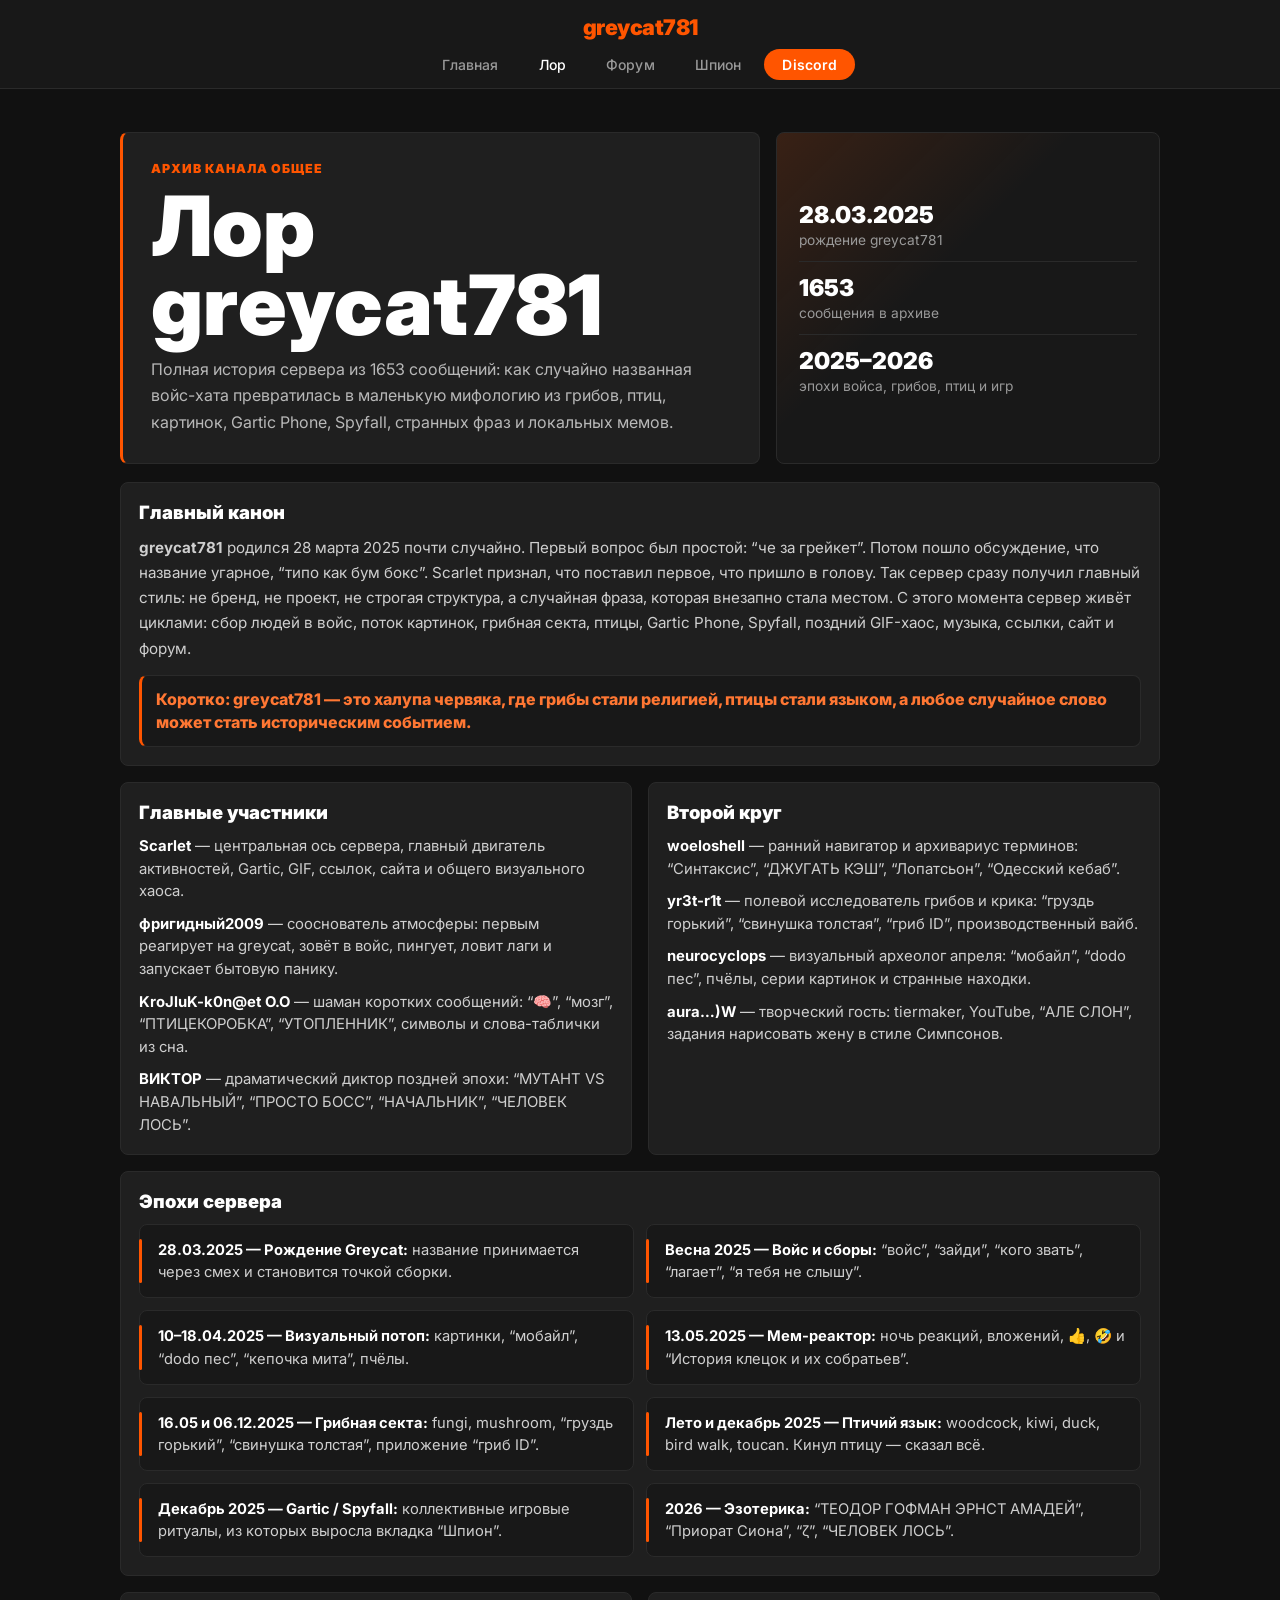
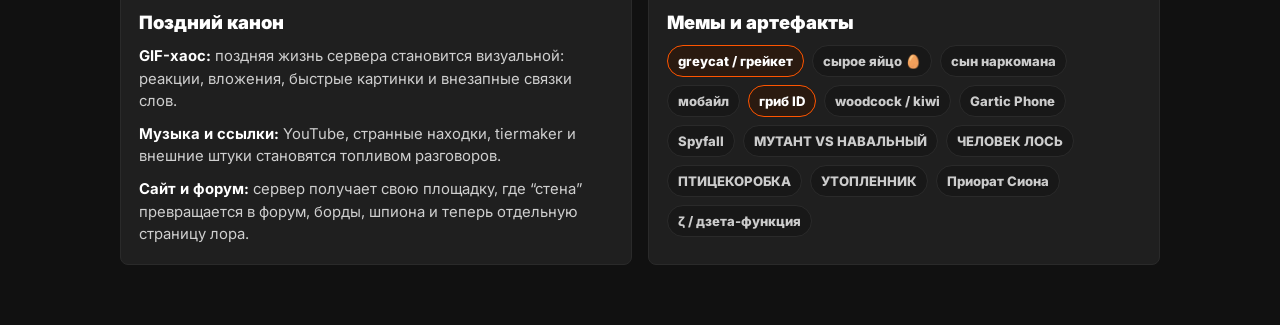
==== lore.html @ 0c5e67b0 "Move server lore to separate page" ====
<!DOCTYPE html>
<html lang="ru">
<head>
    <meta charset="UTF-8">
    <meta name="viewport" content="width=device-width, initial-scale=1.0">
    <title>greycat781 — Лор</title>
    <link rel="stylesheet" href="style.css">
    <style>
        .lore-page {
            max-width: 1080px;
            margin: 132px auto 60px;
            padding: 0 20px;
        }
        .lore-hero {
            display: grid;
            grid-template-columns: minmax(0, 1.25fr) minmax(260px, 0.75fr);
            gap: 16px;
            align-items: stretch;
            margin-bottom: 18px;
        }
        .lore-title-card,
        .lore-stat-card,
        .lore-card,
        .timeline-card {
            background: #1f1f1f;
            border: 1px solid #2a2a2a;
            border-radius: 8px;
            text-align: left;
        }
        .lore-title-card {
            padding: 28px;
            border-left: 3px solid #ff5500;
        }
        .lore-kicker {
            color: #ff5500;
            font-size: 0.78rem;
            font-weight: 900;
            letter-spacing: 0.08em;
            text-transform: uppercase;
        }
        .lore-title-card h1 {
            margin: 10px 0 12px;
            color: #fff;
            font-size: clamp(2.2rem, 7vw, 5.2rem);
            line-height: 0.95;
            letter-spacing: 0;
            font-weight: 900;
        }
        .lore-title-card p {
            max-width: 740px;
            margin: 0;
            color: #b8b8b8;
            font-size: 1rem;
            line-height: 1.65;
        }
        .lore-stat-card {
            display: grid;
            align-content: center;
            gap: 12px;
            padding: 22px;
            background:
                linear-gradient(135deg, rgba(255,85,0,0.14), transparent 42%),
                #181818;
        }
        .lore-stat {
            padding-bottom: 12px;
            border-bottom: 1px solid #2a2a2a;
        }
        .lore-stat:last-child {
            padding-bottom: 0;
            border-bottom: 0;
        }
        .lore-stat strong {
            display: block;
            color: #fff;
            font-size: 1.45rem;
            font-weight: 900;
        }
        .lore-stat span {
            color: #999;
            font-size: 0.86rem;
        }
        .lore-grid {
            display: grid;
            grid-template-columns: repeat(2, minmax(0, 1fr));
            gap: 16px;
        }
        .lore-card,
        .timeline-card {
            padding: 18px;
        }
        .lore-card.wide,
        .timeline-card {
            grid-column: 1 / -1;
        }
        .lore-card h2,
        .timeline-card h2 {
            margin: 0 0 12px;
            color: #fff;
            font-size: 1.15rem;
            font-weight: 900;
            letter-spacing: 0;
        }
        .lore-card p,
        .timeline-card p {
            margin: 0;
            color: #cfcfcf;
            font-size: 0.95rem;
            line-height: 1.65;
        }
        .lore-quote {
            margin-top: 14px;
            padding: 12px 14px;
            background: #181818;
            border: 1px solid #2a2a2a;
            border-left: 3px solid #ff5500;
            border-radius: 8px;
            color: #ff7733;
            font-weight: 800;
            line-height: 1.45;
        }
        .cast-list,
        .lore-list,
        .timeline-list {
            display: grid;
            gap: 10px;
            margin: 0;
            padding: 0;
            list-style: none;
        }
        .cast-list li,
        .lore-list li {
            color: #cfcfcf;
            font-size: 0.93rem;
            line-height: 1.52;
        }
        .cast-list strong,
        .lore-list strong,
        .timeline-list strong {
            color: #fff;
        }
        .timeline-list {
            grid-template-columns: repeat(2, minmax(0, 1fr));
            gap: 12px;
        }
        .timeline-list li {
            position: relative;
            min-height: 100%;
            padding: 14px 14px 14px 18px;
            background: #181818;
            border: 1px solid #2a2a2a;
            border-radius: 8px;
            color: #cfcfcf;
            font-size: 0.92rem;
            line-height: 1.5;
        }
        .timeline-list li::before {
            content: '';
            position: absolute;
            left: -1px;
            top: 14px;
            bottom: 14px;
            width: 3px;
            border-radius: 3px;
            background: #ff5500;
        }
        .lore-tags {
            display: flex;
            flex-wrap: wrap;
            gap: 8px;
        }
        .lore-tag {
            background: #181818;
            border: 1px solid #2a2a2a;
            color: #ccc;
            border-radius: 999px;
            padding: 7px 10px;
            font-size: 0.82rem;
            font-weight: 800;
        }
        .lore-tag.accent {
            color: #fff;
            border-color: #ff5500;
            background: #2a1a10;
        }
        @media (max-width: 760px) {
            .lore-page {
                margin-top: 126px;
                padding: 0 12px 32px;
            }
            .lore-hero,
            .lore-grid,
            .timeline-list {
                grid-template-columns: 1fr;
            }
            .lore-title-card {
                padding: 22px;
            }
            .lore-title-card h1 {
                font-size: 2.8rem;
            }
            .lore-card,
            .timeline-card,
            .lore-stat-card {
                padding: 16px;
            }
        }
    </style>
</head>
<body>
    <nav class="navbar">
        <div class="logo">greycat781</div>
        <ul class="nav-links">
            <li><a href="./index.html">Главная</a></li>
            <li><a href="./lore.html" class="active">Лор</a></li>
            <li><a href="./wall.html">Форум</a></li>
            <li><a href="./spy.html">Шпион</a></li>
            <li><a href="https://discord.gg/9FV6q4qbjm" target="_blank" class="discord-btn">Discord</a></li>
        </ul>
    </nav>

    <main class="lore-page">
        <section class="lore-hero">
            <article class="lore-title-card">
                <div class="lore-kicker">архив канала общее</div>
                <h1>Лор greycat781</h1>
                <p>Полная история сервера из 1653 сообщений: как случайно названная войс-хата превратилась в маленькую мифологию из грибов, птиц, картинок, Gartic Phone, Spyfall, странных фраз и локальных мемов.</p>
            </article>

            <aside class="lore-stat-card" aria-label="Краткая сводка">
                <div class="lore-stat">
                    <strong>28.03.2025</strong>
                    <span>рождение greycat781</span>
                </div>
                <div class="lore-stat">
                    <strong>1653</strong>
                    <span>сообщения в архиве</span>
                </div>
                <div class="lore-stat">
                    <strong>2025–2026</strong>
                    <span>эпохи войса, грибов, птиц и игр</span>
                </div>
            </aside>
        </section>

        <section class="lore-grid">
            <article class="lore-card wide">
                <h2>Главный канон</h2>
                <p><strong>greycat781</strong> родился 28 марта 2025 почти случайно. Первый вопрос был простой: “че за грейкет”. Потом пошло обсуждение, что название угарное, “типо как бум бокс”. Scarlet признал, что поставил первое, что пришло в голову. Так сервер сразу получил главный стиль: не бренд, не проект, не строгая структура, а случайная фраза, которая внезапно стала местом. С этого момента сервер живёт циклами: сбор людей в войс, поток картинок, грибная секта, птицы, Gartic Phone, Spyfall, поздний GIF-хаос, музыка, ссылки, сайт и форум.</p>
                <div class="lore-quote">Коротко: greycat781 — это халупа червяка, где грибы стали религией, птицы стали языком, а любое случайное слово может стать историческим событием.</div>
            </article>

            <article class="lore-card">
                <h2>Главные участники</h2>
                <ul class="cast-list">
                    <li><strong>Scarlet</strong> — центральная ось сервера, главный двигатель активностей, Gartic, GIF, ссылок, сайта и общего визуального хаоса.</li>
                    <li><strong>фригидный2009</strong> — сооснователь атмосферы: первым реагирует на greycat, зовёт в войс, пингует, ловит лаги и запускает бытовую панику.</li>
                    <li><strong>KroJluK-k0n@et О.О</strong> — шаман коротких сообщений: “🧠”, “мозг”, “ПТИЦЕКОРОБКА”, “УТОПЛЕННИК”, символы и слова-таблички из сна.</li>
                    <li><strong>ВИКТОР</strong> — драматический диктор поздней эпохи: “МУТАНТ VS НАВАЛЬНЫЙ”, “ПРОСТО БОСС”, “НАЧАЛЬНИК”, “ЧЕЛОВЕК ЛОСЬ”.</li>
                </ul>
            </article>

            <article class="lore-card">
                <h2>Второй круг</h2>
                <ul class="cast-list">
                    <li><strong>woeloshell</strong> — ранний навигатор и архивариус терминов: “Синтаксис”, “ДЖУГАТЬ КЭШ”, “Лопатсьон”, “Одесский кебаб”.</li>
                    <li><strong>уr3t-r1t</strong> — полевой исследователь грибов и крика: “груздь горький”, “свинушка толстая”, “гриб ID”, производственный вайб.</li>
                    <li><strong>neurocyclops</strong> — визуальный археолог апреля: “мобайл”, “dodo пес”, пчёлы, серии картинок и странные находки.</li>
                    <li><strong>aura…)W</strong> — творческий гость: tiermaker, YouTube, “АЛЕ СЛОН”, задания нарисовать жену в стиле Симпсонов.</li>
                </ul>
            </article>

            <article class="timeline-card">
                <h2>Эпохи сервера</h2>
                <ul class="timeline-list">
                    <li><strong>28.03.2025 — Рождение Greycat:</strong> название принимается через смех и становится точкой сборки.</li>
                    <li><strong>Весна 2025 — Войс и сборы:</strong> “войс”, “зайди”, “кого звать”, “лагает”, “я тебя не слышу”.</li>
                    <li><strong>10–18.04.2025 — Визуальный потоп:</strong> картинки, “мобайл”, “dodo пес”, “кепочка мита”, пчёлы.</li>
                    <li><strong>13.05.2025 — Мем-реактор:</strong> ночь реакций, вложений, 👍, 🤣 и “История клецок и их собратьев”.</li>
                    <li><strong>16.05 и 06.12.2025 — Грибная секта:</strong> fungi, mushroom, “груздь горький”, “свинушка толстая”, приложение “гриб ID”.</li>
                    <li><strong>Лето и декабрь 2025 — Птичий язык:</strong> woodcock, kiwi, duck, bird walk, toucan. Кинул птицу — сказал всё.</li>
                    <li><strong>Декабрь 2025 — Gartic / Spyfall:</strong> коллективные игровые ритуалы, из которых выросла вкладка “Шпион”.</li>
                    <li><strong>2026 — Эзотерика:</strong> “ТЕОДОР ГОФМАН ЭРНСТ АМАДЕЙ”, “Приорат Сиона”, “ζ”, “ЧЕЛОВЕК ЛОСЬ”.</li>
                </ul>
            </article>

            <article class="lore-card">
                <h2>Поздний канон</h2>
                <ul class="lore-list">
                    <li><strong>GIF-хаос:</strong> поздняя жизнь сервера становится визуальной: реакции, вложения, быстрые картинки и внезапные связки слов.</li>
                    <li><strong>Музыка и ссылки:</strong> YouTube, странные находки, tiermaker и внешние штуки становятся топливом разговоров.</li>
                    <li><strong>Сайт и форум:</strong> сервер получает свою площадку, где “стена” превращается в форум, борды, шпиона и теперь отдельную страницу лора.</li>
                </ul>
            </article>

            <article class="lore-card">
                <h2>Мемы и артефакты</h2>
                <div class="lore-tags">
                    <span class="lore-tag accent">greycat / грейкет</span>
                    <span class="lore-tag">сырое яйцо 🥚</span>
                    <span class="lore-tag">сын наркомана</span>
                    <span class="lore-tag">мобайл</span>
                    <span class="lore-tag accent">гриб ID</span>
                    <span class="lore-tag">woodcock / kiwi</span>
                    <span class="lore-tag">Gartic Phone</span>
                    <span class="lore-tag">Spyfall</span>
                    <span class="lore-tag">МУТАНТ VS НАВАЛЬНЫЙ</span>
                    <span class="lore-tag">ЧЕЛОВЕК ЛОСЬ</span>
                    <span class="lore-tag">ПТИЦЕКОРОБКА</span>
                    <span class="lore-tag">УТОПЛЕННИК</span>
                    <span class="lore-tag">Приорат Сиона</span>
                    <span class="lore-tag">ζ / дзета-функция</span>
                </div>
            </article>
        </section>
    </main>
</body>
</html>
---- style.css ----
@import url('https://fonts.googleapis.com/css2?family=Inter:wght@400;500;600;700;900&display=swap');

:root {
    --bg-primary: #111111;
    --bg-secondary: #181818;
    --bg-card: #1f1f1f;
    --bg-input: #2a2a2a;
    --accent: #ff5500;
    --accent-hover: #ff7733;
    --accent-dark: #cc4400;
    --text-primary: #ffffff;
    --text-secondary: #999999;
    --text-muted: #555555;
    --border: #2a2a2a;
    --border-hover: #3a3a3a;
    --success: #1db954;
    --danger: #e03c3c;
    --reply-color: #ff5500;
}

* {
    box-sizing: border-box;
}

body {
    background-color: var(--bg-primary);
    color: var(--text-primary);
    font-family: 'Inter', sans-serif;
    margin: 0;
    scroll-behavior: smooth;
    min-height: 100vh;
    overflow-x: hidden;
}

/* ─── NAVBAR ─────────────────────────────────────────── */

.navbar {
    display: flex;
    flex-direction: column;
    align-items: center;
    gap: 14px;
    background-color: var(--bg-secondary);
    padding: 14px 2rem 14px;
    position: fixed;
    top: 0;
    left: 0;
    right: 0;
    z-index: 1000;
    border-bottom: 1px solid var(--border);
}

.logo {
    font-weight: 900;
    font-size: 1.35rem;
    color: var(--accent);
    letter-spacing: -0.5px;
    text-transform: lowercase;
}

.nav-links {
    display: flex;
    list-style: none;
    gap: 6px;
    margin: 0;
    padding: 0;
    align-items: center;
    justify-content: center;
    flex-wrap: wrap;
}

.nav-links a {
    color: var(--text-secondary);
    text-decoration: none;
    font-weight: 500;
    font-size: 0.875rem;
    padding: 7px 16px;
    border-radius: 20px;
    border: 1px solid transparent;
    transition: color 0.15s, border-color 0.15s, background 0.15s;
    letter-spacing: 0.01em;
}

.nav-links a:hover {
    color: var(--text-primary);
    border-color: var(--border-hover);
}

.nav-links a.active {
    color: var(--text-primary);
}

.discord-btn {
    background: var(--accent) !important;
    color: white !important;
    padding: 7px 18px !important;
    border-radius: 20px !important;
    border: none !important;
    font-weight: 600 !important;
    font-size: 0.875rem !important;
    transition: background 0.15s !important;
}

.discord-btn:hover {
    background: var(--accent-hover) !important;
    border: none !important;
}

/* ─── MAIN CONTENT ───────────────────────────────────── */

.main-content {
    margin-top: 100px;
}

.section {
    padding: 60px 20px;
    max-width: 700px;
    margin: auto;
}

/* ─── HOME PAGE HERO ─────────────────────────────────── */

.centered-section {
    height: 90vh;
    display: flex;
    flex-direction: column;
    justify-content: center;
    align-items: center;
    text-align: center;
    position: relative;
    overflow: hidden;
}

.centered-section::before {
    content: '';
    position: absolute;
    width: 600px;
    height: 600px;
    background: radial-gradient(circle, rgba(255,85,0,0.08) 0%, transparent 70%);
    top: 50%;
    left: 50%;
    transform: translate(-50%, -60%);
    pointer-events: none;
}

.giant-title {
    font-size: 5.5rem;
    margin: 0;
    color: var(--text-primary);
    letter-spacing: -4px;
    font-weight: 900;
    line-height: 1;
    position: relative;
}

.giant-title::after {
    content: '';
    display: block;
    height: 4px;
    width: 60px;
    background: var(--accent);
    border-radius: 2px;
    margin: 16px auto 0;
}

.subtitle {
    font-size: 1.1rem;
    color: var(--text-secondary);
    margin-top: 18px;
    font-weight: 400;
    letter-spacing: 0.02em;
}

/* ─── GENERIC INPUTS ─────────────────────────────────── */

input[type="text"],
input:not([type="file"]):not([type="checkbox"]) {
    background: var(--bg-input);
    border: 1px solid var(--border);
    color: var(--text-primary);
    padding: 12px 16px;
    border-radius: 6px;
    outline: none;
    font-family: 'Inter', sans-serif;
    font-size: 0.95rem;
    transition: border-color 0.15s;
}

input[type="text"]:focus,
input:not([type="file"]):not([type="checkbox"]):focus {
    border-color: var(--accent);
}

/* ─── SEND BUTTON ────────────────────────────────────── */

button#sendBtn {
    background: var(--accent);
    color: white;
    border: none;
    padding: 10px 24px;
    border-radius: 6px;
    cursor: pointer;
    font-weight: 700;
    font-size: 0.9rem;
    font-family: 'Inter', sans-serif;
    transition: background 0.15s;
}

button#sendBtn:hover {
    background: var(--accent-hover);
}

/* ─── POST CARDS ─────────────────────────────────────── */

.post {
    background: var(--bg-card);
    padding: 16px;
    border-radius: 8px;
    margin-bottom: 12px;
    border-left: 3px solid var(--accent);
    display: flex;
    justify-content: space-between;
    align-items: center;
}

.del-btn:hover {
    text-decoration: underline;
}

/* ─── WALL PAGE OVERRIDES ────────────────────────────── */

/* These override the inline styles in wall.html via !important where needed */

body {
    background-color: var(--bg-primary) !important;
}

/* wall.html uses its own <style> block — we override key tokens */

@media (max-width: 640px) {
    .navbar {
        gap: 10px;
        padding: 12px 12px;
    }

    .logo {
        font-size: 1.2rem;
    }

    .nav-links {
        gap: 5px;
        width: 100%;
    }

    .nav-links a,
    .discord-btn {
        font-size: 0.8rem !important;
        padding: 7px 11px !important;
    }

    .main-content {
        margin-top: 108px;
    }

    .centered-section {
        min-height: calc(100vh - 108px);
        height: auto;
        padding: 28px 16px;
    }

    .centered-section::before {
        width: 340px;
        height: 340px;
    }

    .giant-title {
        font-size: 3rem;
        letter-spacing: 0;
        max-width: 100%;
        overflow-wrap: anywhere;
    }

    .subtitle {
        font-size: 0.95rem;
    }
}
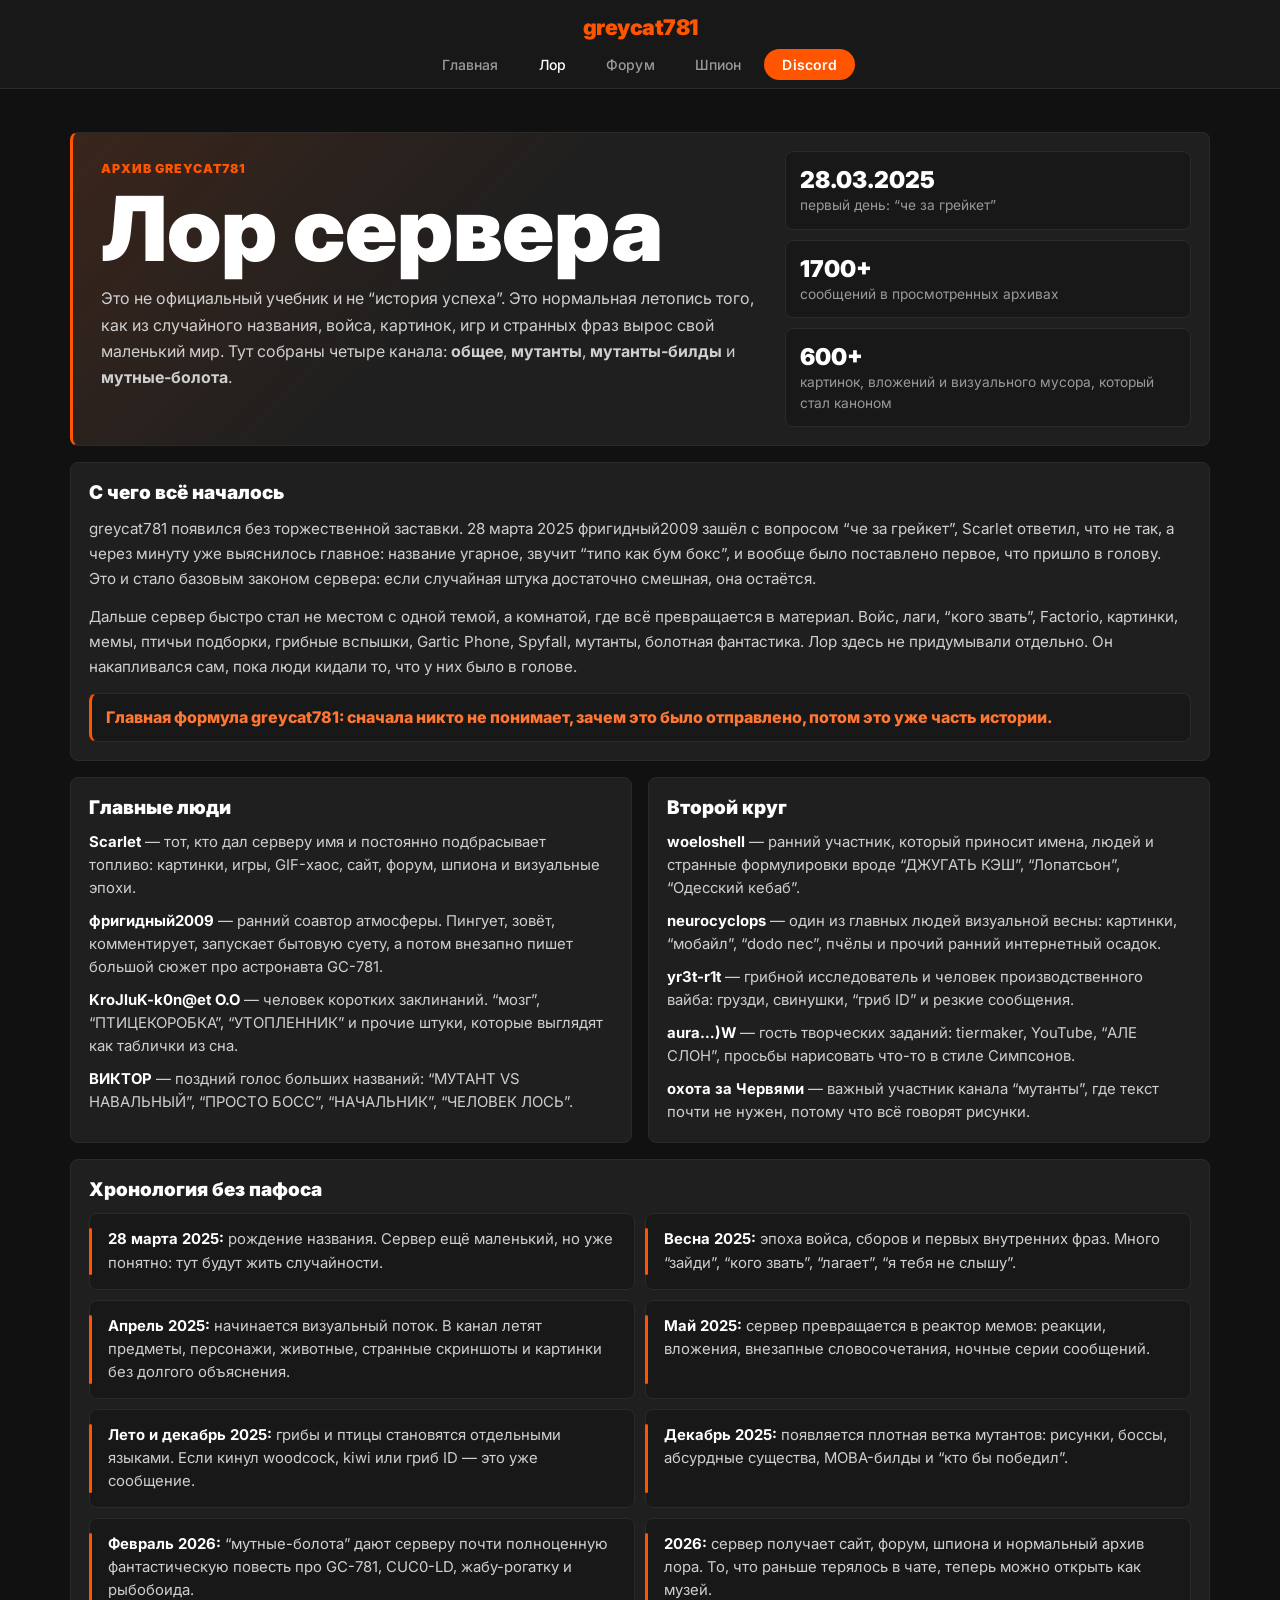
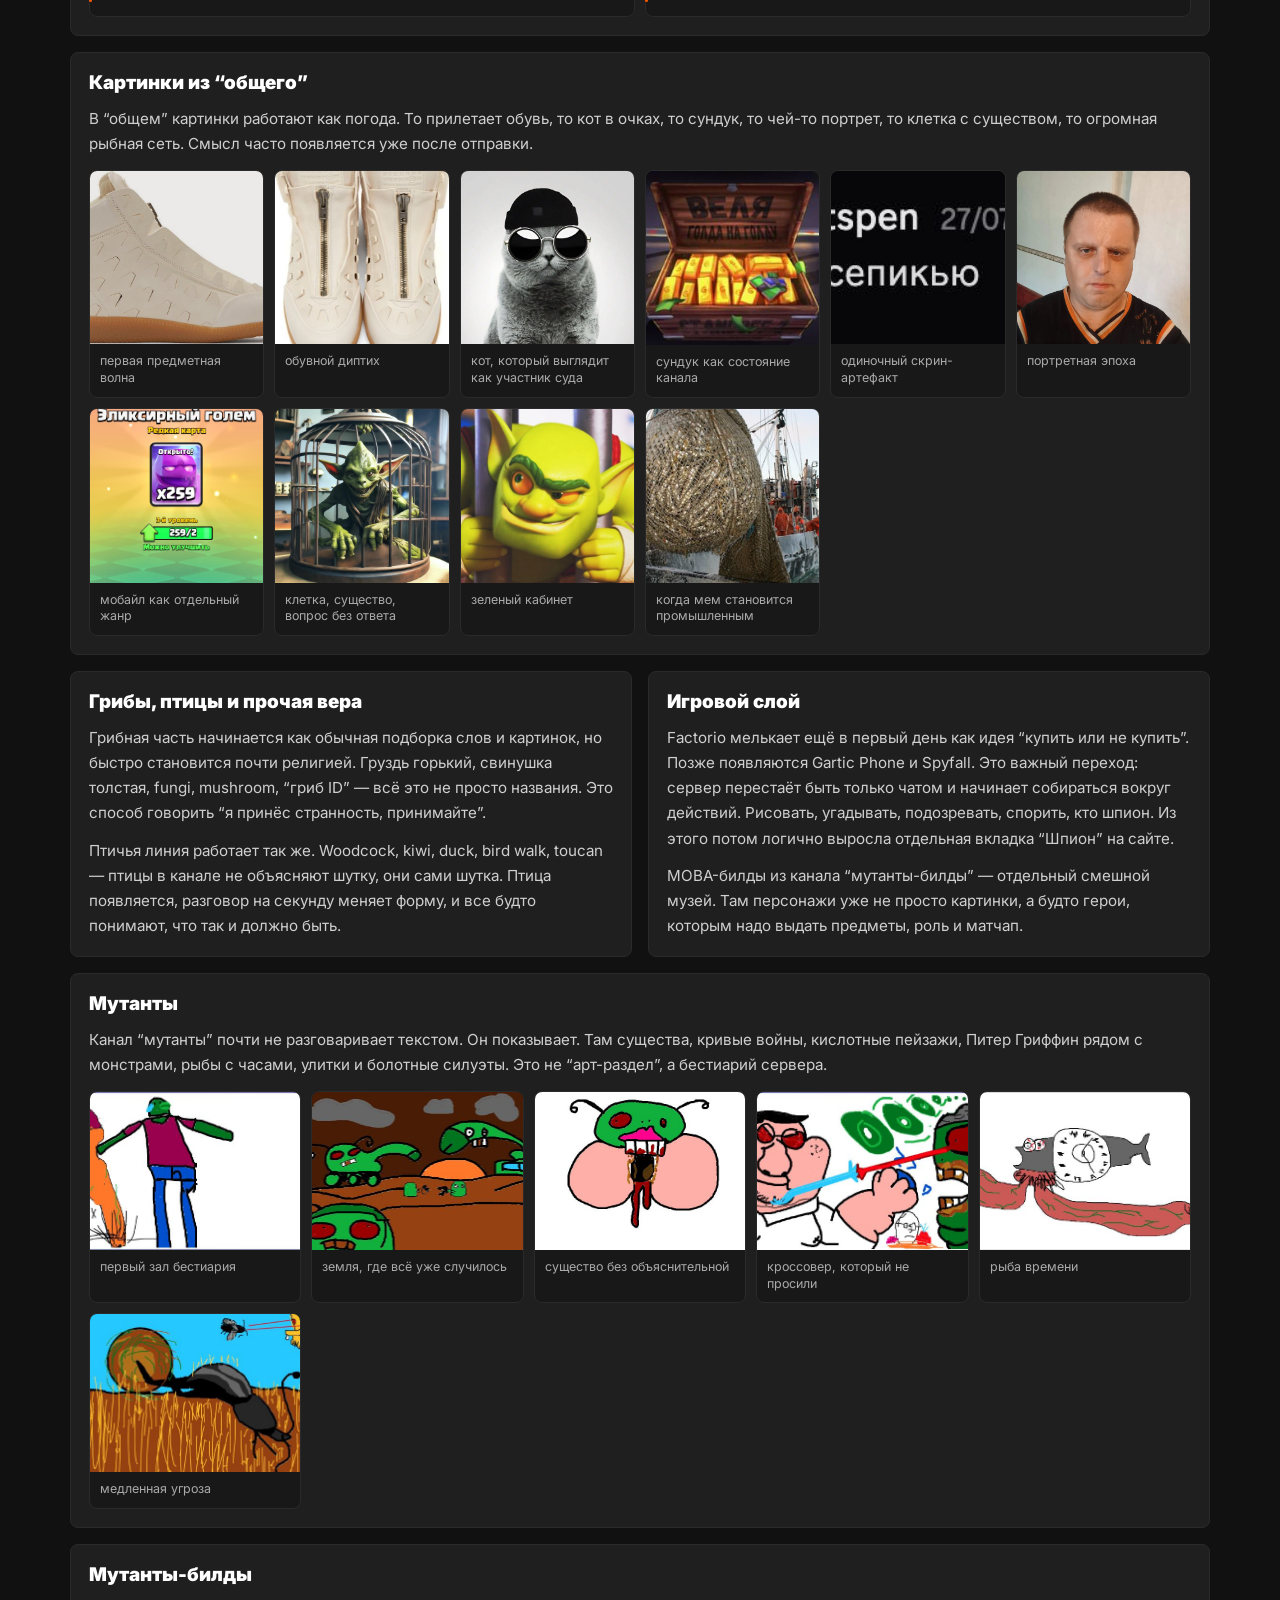
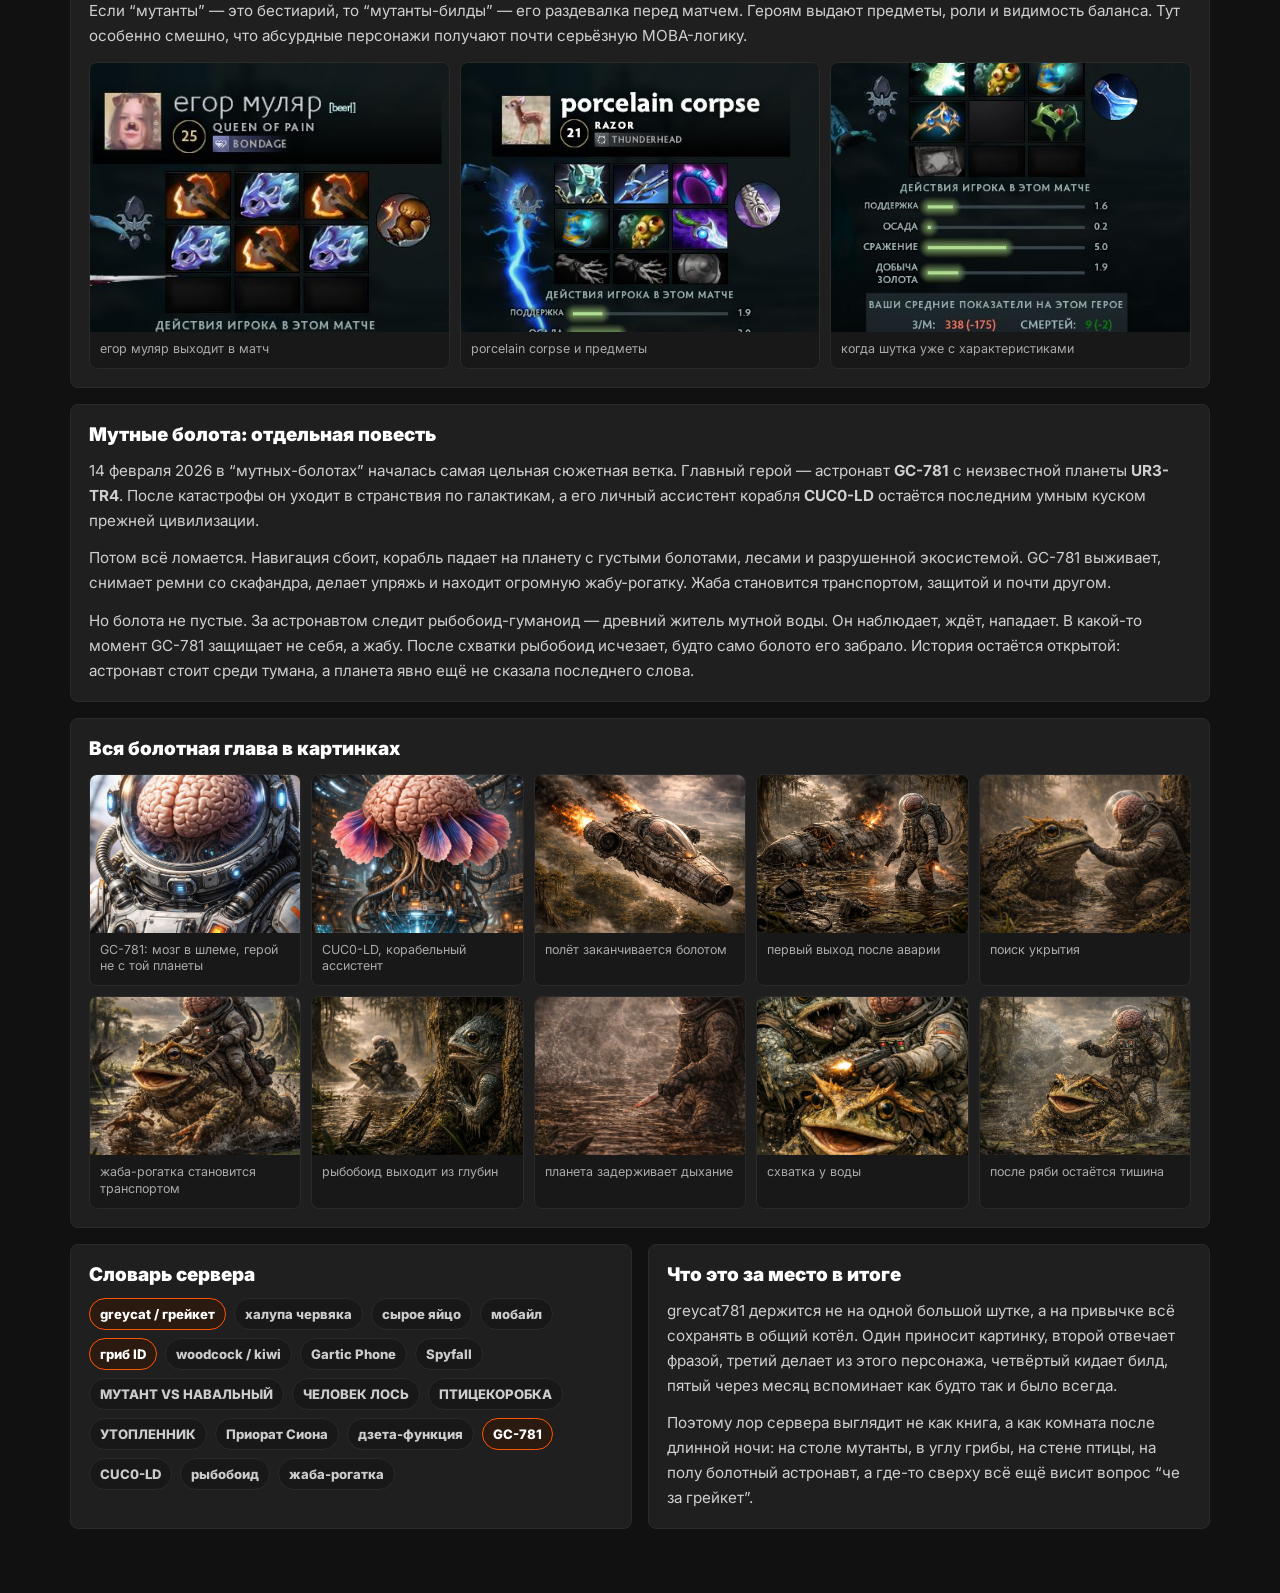
==== commit ffe58894: "Expand server lore with channel galleries" ====
--- a/lore.html
+++ b/lore.html
@@ -7,29 +7,33 @@
     <link rel="stylesheet" href="style.css">
     <style>
         .lore-page {
-            max-width: 1080px;
-            margin: 132px auto 60px;
+            max-width: 1180px;
+            margin: 132px auto 64px;
             padding: 0 20px;
+        }
+        .lore-hero,
+        .lore-card,
+        .lore-note,
+        .lore-gallery,
+        .lore-timeline {
+            background: #1f1f1f;
+            border: 1px solid #2a2a2a;
+            border-radius: 8px;
+            text-align: left;
         }
         .lore-hero {
             display: grid;
-            grid-template-columns: minmax(0, 1.25fr) minmax(260px, 0.75fr);
+            grid-template-columns: minmax(0, 1.25fr) minmax(250px, 0.75fr);
             gap: 16px;
-            align-items: stretch;
-            margin-bottom: 18px;
-        }
-        .lore-title-card,
-        .lore-stat-card,
-        .lore-card,
-        .timeline-card {
-            background: #1f1f1f;
-            border: 1px solid #2a2a2a;
-            border-radius: 8px;
-            text-align: left;
-        }
-        .lore-title-card {
-            padding: 28px;
+            padding: 18px;
+            margin-bottom: 16px;
             border-left: 3px solid #ff5500;
+            background:
+                linear-gradient(135deg, rgba(255,85,0,0.12), transparent 38%),
+                #1f1f1f;
+        }
+        .lore-hero-main {
+            padding: 10px;
         }
         .lore-kicker {
             color: #ff5500;
@@ -38,37 +42,31 @@
             letter-spacing: 0.08em;
             text-transform: uppercase;
         }
-        .lore-title-card h1 {
-            margin: 10px 0 12px;
+        .lore-hero h1 {
+            margin: 10px 0 14px;
             color: #fff;
-            font-size: clamp(2.2rem, 7vw, 5.2rem);
+            font-size: clamp(2.5rem, 8vw, 5.6rem);
             line-height: 0.95;
+            font-weight: 900;
             letter-spacing: 0;
-            font-weight: 900;
-        }
-        .lore-title-card p {
-            max-width: 740px;
+        }
+        .lore-hero p {
+            max-width: 760px;
             margin: 0;
-            color: #b8b8b8;
+            color: #cfcfcf;
             font-size: 1rem;
             line-height: 1.65;
         }
-        .lore-stat-card {
+        .lore-stats {
             display: grid;
+            gap: 10px;
             align-content: center;
-            gap: 12px;
-            padding: 22px;
-            background:
-                linear-gradient(135deg, rgba(255,85,0,0.14), transparent 42%),
-                #181818;
         }
         .lore-stat {
-            padding-bottom: 12px;
-            border-bottom: 1px solid #2a2a2a;
-        }
-        .lore-stat:last-child {
-            padding-bottom: 0;
-            border-bottom: 0;
+            background: #181818;
+            border: 1px solid #2a2a2a;
+            border-radius: 8px;
+            padding: 14px;
         }
         .lore-stat strong {
             display: block;
@@ -79,6 +77,7 @@
         .lore-stat span {
             color: #999;
             font-size: 0.86rem;
+            line-height: 1.35;
         }
         .lore-grid {
             display: grid;
@@ -86,27 +85,55 @@
             gap: 16px;
         }
         .lore-card,
-        .timeline-card {
+        .lore-note,
+        .lore-gallery,
+        .lore-timeline {
             padding: 18px;
         }
-        .lore-card.wide,
-        .timeline-card {
+        .wide {
             grid-column: 1 / -1;
         }
         .lore-card h2,
-        .timeline-card h2 {
+        .lore-note h2,
+        .lore-gallery h2,
+        .lore-timeline h2 {
             margin: 0 0 12px;
             color: #fff;
-            font-size: 1.15rem;
+            font-size: 1.18rem;
             font-weight: 900;
             letter-spacing: 0;
         }
         .lore-card p,
-        .timeline-card p {
-            margin: 0;
+        .lore-note p,
+        .lore-gallery p,
+        .lore-timeline p {
+            margin: 0 0 12px;
             color: #cfcfcf;
             font-size: 0.95rem;
             line-height: 1.65;
+        }
+        .lore-card p:last-child,
+        .lore-note p:last-child,
+        .lore-gallery p:last-child {
+            margin-bottom: 0;
+        }
+        .lore-list,
+        .lore-timeline-list {
+            display: grid;
+            gap: 10px;
+            margin: 0;
+            padding: 0;
+            list-style: none;
+        }
+        .lore-list li,
+        .lore-timeline-list li {
+            color: #cfcfcf;
+            font-size: 0.93rem;
+            line-height: 1.55;
+        }
+        .lore-list strong,
+        .lore-timeline-list strong {
+            color: #fff;
         }
         .lore-quote {
             margin-top: 14px;
@@ -119,42 +146,17 @@
             font-weight: 800;
             line-height: 1.45;
         }
-        .cast-list,
-        .lore-list,
-        .timeline-list {
-            display: grid;
-            gap: 10px;
-            margin: 0;
-            padding: 0;
-            list-style: none;
-        }
-        .cast-list li,
-        .lore-list li {
-            color: #cfcfcf;
-            font-size: 0.93rem;
-            line-height: 1.52;
-        }
-        .cast-list strong,
-        .lore-list strong,
-        .timeline-list strong {
-            color: #fff;
-        }
-        .timeline-list {
+        .lore-timeline-list {
             grid-template-columns: repeat(2, minmax(0, 1fr));
-            gap: 12px;
-        }
-        .timeline-list li {
+        }
+        .lore-timeline-list li {
             position: relative;
-            min-height: 100%;
             padding: 14px 14px 14px 18px;
             background: #181818;
             border: 1px solid #2a2a2a;
             border-radius: 8px;
-            color: #cfcfcf;
-            font-size: 0.92rem;
-            line-height: 1.5;
-        }
-        .timeline-list li::before {
+        }
+        .lore-timeline-list li::before {
             content: '';
             position: absolute;
             left: -1px;
@@ -164,12 +166,45 @@
             border-radius: 3px;
             background: #ff5500;
         }
-        .lore-tags {
+        .image-grid {
+            display: grid;
+            grid-template-columns: repeat(auto-fit, minmax(160px, 1fr));
+            gap: 10px;
+            margin-top: 14px;
+        }
+        .image-grid.large {
+            grid-template-columns: repeat(auto-fit, minmax(210px, 1fr));
+        }
+        .lore-shot {
+            margin: 0;
+            background: #181818;
+            border: 1px solid #2a2a2a;
+            border-radius: 8px;
+            overflow: hidden;
+        }
+        .lore-shot img {
+            display: block;
+            width: 100%;
+            aspect-ratio: 1 / 1;
+            object-fit: cover;
+            background: #111;
+        }
+        .image-grid.large .lore-shot img {
+            aspect-ratio: 4 / 3;
+        }
+        .lore-shot figcaption {
+            padding: 9px 10px 10px;
+            color: #aaa;
+            font-size: 0.78rem;
+            line-height: 1.35;
+        }
+        .tag-cloud {
             display: flex;
             flex-wrap: wrap;
             gap: 8px;
-        }
-        .lore-tag {
+            margin-top: 12px;
+        }
+        .tag {
             background: #181818;
             border: 1px solid #2a2a2a;
             color: #ccc;
@@ -178,7 +213,7 @@
             font-size: 0.82rem;
             font-weight: 800;
         }
-        .lore-tag.accent {
+        .tag.accent {
             color: #fff;
             border-color: #ff5500;
             background: #2a1a10;
@@ -186,23 +221,33 @@
         @media (max-width: 760px) {
             .lore-page {
                 margin-top: 126px;
-                padding: 0 12px 32px;
+                padding: 0 12px 34px;
             }
             .lore-hero,
             .lore-grid,
-            .timeline-list {
+            .lore-timeline-list {
                 grid-template-columns: 1fr;
             }
-            .lore-title-card {
-                padding: 22px;
-            }
-            .lore-title-card h1 {
-                font-size: 2.8rem;
-            }
+            .lore-hero,
             .lore-card,
-            .timeline-card,
-            .lore-stat-card {
+            .lore-note,
+            .lore-gallery,
+            .lore-timeline {
                 padding: 16px;
+            }
+            .lore-hero-main {
+                padding: 0;
+            }
+            .lore-hero h1 {
+                font-size: 3rem;
+            }
+            .image-grid,
+            .image-grid.large {
+                grid-template-columns: repeat(2, minmax(0, 1fr));
+                gap: 8px;
+            }
+            .lore-shot figcaption {
+                font-size: 0.72rem;
             }
         }
     </style>
@@ -221,96 +266,173 @@
 
     <main class="lore-page">
         <section class="lore-hero">
-            <article class="lore-title-card">
-                <div class="lore-kicker">архив канала общее</div>
-                <h1>Лор greycat781</h1>
-                <p>Полная история сервера из 1653 сообщений: как случайно названная войс-хата превратилась в маленькую мифологию из грибов, птиц, картинок, Gartic Phone, Spyfall, странных фраз и локальных мемов.</p>
-            </article>
-
-            <aside class="lore-stat-card" aria-label="Краткая сводка">
+            <div class="lore-hero-main">
+                <div class="lore-kicker">архив greycat781</div>
+                <h1>Лор сервера</h1>
+                <p>Это не официальный учебник и не “история успеха”. Это нормальная летопись того, как из случайного названия, войса, картинок, игр и странных фраз вырос свой маленький мир. Тут собраны четыре канала: <strong>общее</strong>, <strong>мутанты</strong>, <strong>мутанты-билды</strong> и <strong>мутные-болота</strong>.</p>
+            </div>
+            <aside class="lore-stats">
                 <div class="lore-stat">
                     <strong>28.03.2025</strong>
-                    <span>рождение greycat781</span>
+                    <span>первый день: “че за грейкет”</span>
                 </div>
                 <div class="lore-stat">
-                    <strong>1653</strong>
-                    <span>сообщения в архиве</span>
+                    <strong>1700+</strong>
+                    <span>сообщений в просмотренных архивах</span>
                 </div>
                 <div class="lore-stat">
-                    <strong>2025–2026</strong>
-                    <span>эпохи войса, грибов, птиц и игр</span>
+                    <strong>600+</strong>
+                    <span>картинок, вложений и визуального мусора, который стал каноном</span>
                 </div>
             </aside>
         </section>
 
         <section class="lore-grid">
             <article class="lore-card wide">
-                <h2>Главный канон</h2>
-                <p><strong>greycat781</strong> родился 28 марта 2025 почти случайно. Первый вопрос был простой: “че за грейкет”. Потом пошло обсуждение, что название угарное, “типо как бум бокс”. Scarlet признал, что поставил первое, что пришло в голову. Так сервер сразу получил главный стиль: не бренд, не проект, не строгая структура, а случайная фраза, которая внезапно стала местом. С этого момента сервер живёт циклами: сбор людей в войс, поток картинок, грибная секта, птицы, Gartic Phone, Spyfall, поздний GIF-хаос, музыка, ссылки, сайт и форум.</p>
-                <div class="lore-quote">Коротко: greycat781 — это халупа червяка, где грибы стали религией, птицы стали языком, а любое случайное слово может стать историческим событием.</div>
-            </article>
-
-            <article class="lore-card">
-                <h2>Главные участники</h2>
-                <ul class="cast-list">
-                    <li><strong>Scarlet</strong> — центральная ось сервера, главный двигатель активностей, Gartic, GIF, ссылок, сайта и общего визуального хаоса.</li>
-                    <li><strong>фригидный2009</strong> — сооснователь атмосферы: первым реагирует на greycat, зовёт в войс, пингует, ловит лаги и запускает бытовую панику.</li>
-                    <li><strong>KroJluK-k0n@et О.О</strong> — шаман коротких сообщений: “🧠”, “мозг”, “ПТИЦЕКОРОБКА”, “УТОПЛЕННИК”, символы и слова-таблички из сна.</li>
-                    <li><strong>ВИКТОР</strong> — драматический диктор поздней эпохи: “МУТАНТ VS НАВАЛЬНЫЙ”, “ПРОСТО БОСС”, “НАЧАЛЬНИК”, “ЧЕЛОВЕК ЛОСЬ”.</li>
+                <h2>С чего всё началось</h2>
+                <p>greycat781 появился без торжественной заставки. 28 марта 2025 фригидный2009 зашёл с вопросом “че за грейкет”, Scarlet ответил, что не так, а через минуту уже выяснилось главное: название угарное, звучит “типо как бум бокс”, и вообще было поставлено первое, что пришло в голову. Это и стало базовым законом сервера: если случайная штука достаточно смешная, она остаётся.</p>
+                <p>Дальше сервер быстро стал не местом с одной темой, а комнатой, где всё превращается в материал. Войс, лаги, “кого звать”, Factorio, картинки, мемы, птичьи подборки, грибные вспышки, Gartic Phone, Spyfall, мутанты, болотная фантастика. Лор здесь не придумывали отдельно. Он накапливался сам, пока люди кидали то, что у них было в голове.</p>
+                <div class="lore-quote">Главная формула greycat781: сначала никто не понимает, зачем это было отправлено, потом это уже часть истории.</div>
+            </article>
+
+            <article class="lore-card">
+                <h2>Главные люди</h2>
+                <ul class="lore-list">
+                    <li><strong>Scarlet</strong> — тот, кто дал серверу имя и постоянно подбрасывает топливо: картинки, игры, GIF-хаос, сайт, форум, шпиона и визуальные эпохи.</li>
+                    <li><strong>фригидный2009</strong> — ранний соавтор атмосферы. Пингует, зовёт, комментирует, запускает бытовую суету, а потом внезапно пишет большой сюжет про астронавта GC-781.</li>
+                    <li><strong>KroJluK-k0n@et О.О</strong> — человек коротких заклинаний. “мозг”, “ПТИЦЕКОРОБКА”, “УТОПЛЕННИК” и прочие штуки, которые выглядят как таблички из сна.</li>
+                    <li><strong>ВИКТОР</strong> — поздний голос больших названий: “МУТАНТ VS НАВАЛЬНЫЙ”, “ПРОСТО БОСС”, “НАЧАЛЬНИК”, “ЧЕЛОВЕК ЛОСЬ”.</li>
                 </ul>
             </article>
 
             <article class="lore-card">
                 <h2>Второй круг</h2>
-                <ul class="cast-list">
-                    <li><strong>woeloshell</strong> — ранний навигатор и архивариус терминов: “Синтаксис”, “ДЖУГАТЬ КЭШ”, “Лопатсьон”, “Одесский кебаб”.</li>
-                    <li><strong>уr3t-r1t</strong> — полевой исследователь грибов и крика: “груздь горький”, “свинушка толстая”, “гриб ID”, производственный вайб.</li>
-                    <li><strong>neurocyclops</strong> — визуальный археолог апреля: “мобайл”, “dodo пес”, пчёлы, серии картинок и странные находки.</li>
-                    <li><strong>aura…)W</strong> — творческий гость: tiermaker, YouTube, “АЛЕ СЛОН”, задания нарисовать жену в стиле Симпсонов.</li>
+                <ul class="lore-list">
+                    <li><strong>woeloshell</strong> — ранний участник, который приносит имена, людей и странные формулировки вроде “ДЖУГАТЬ КЭШ”, “Лопатсьон”, “Одесский кебаб”.</li>
+                    <li><strong>neurocyclops</strong> — один из главных людей визуальной весны: картинки, “мобайл”, “dodo пес”, пчёлы и прочий ранний интернетный осадок.</li>
+                    <li><strong>уr3t-r1t</strong> — грибной исследователь и человек производственного вайба: грузди, свинушки, “гриб ID” и резкие сообщения.</li>
+                    <li><strong>aura…)W</strong> — гость творческих заданий: tiermaker, YouTube, “АЛЕ СЛОН”, просьбы нарисовать что-то в стиле Симпсонов.</li>
+                    <li><strong>охота за Червями</strong> — важный участник канала “мутанты”, где текст почти не нужен, потому что всё говорят рисунки.</li>
                 </ul>
             </article>
 
-            <article class="timeline-card">
-                <h2>Эпохи сервера</h2>
-                <ul class="timeline-list">
-                    <li><strong>28.03.2025 — Рождение Greycat:</strong> название принимается через смех и становится точкой сборки.</li>
-                    <li><strong>Весна 2025 — Войс и сборы:</strong> “войс”, “зайди”, “кого звать”, “лагает”, “я тебя не слышу”.</li>
-                    <li><strong>10–18.04.2025 — Визуальный потоп:</strong> картинки, “мобайл”, “dodo пес”, “кепочка мита”, пчёлы.</li>
-                    <li><strong>13.05.2025 — Мем-реактор:</strong> ночь реакций, вложений, 👍, 🤣 и “История клецок и их собратьев”.</li>
-                    <li><strong>16.05 и 06.12.2025 — Грибная секта:</strong> fungi, mushroom, “груздь горький”, “свинушка толстая”, приложение “гриб ID”.</li>
-                    <li><strong>Лето и декабрь 2025 — Птичий язык:</strong> woodcock, kiwi, duck, bird walk, toucan. Кинул птицу — сказал всё.</li>
-                    <li><strong>Декабрь 2025 — Gartic / Spyfall:</strong> коллективные игровые ритуалы, из которых выросла вкладка “Шпион”.</li>
-                    <li><strong>2026 — Эзотерика:</strong> “ТЕОДОР ГОФМАН ЭРНСТ АМАДЕЙ”, “Приорат Сиона”, “ζ”, “ЧЕЛОВЕК ЛОСЬ”.</li>
+            <section class="lore-timeline wide">
+                <h2>Хронология без пафоса</h2>
+                <ul class="lore-timeline-list">
+                    <li><strong>28 марта 2025:</strong> рождение названия. Сервер ещё маленький, но уже понятно: тут будут жить случайности.</li>
+                    <li><strong>Весна 2025:</strong> эпоха войса, сборов и первых внутренних фраз. Много “зайди”, “кого звать”, “лагает”, “я тебя не слышу”.</li>
+                    <li><strong>Апрель 2025:</strong> начинается визуальный поток. В канал летят предметы, персонажи, животные, странные скриншоты и картинки без долгого объяснения.</li>
+                    <li><strong>Май 2025:</strong> сервер превращается в реактор мемов: реакции, вложения, внезапные словосочетания, ночные серии сообщений.</li>
+                    <li><strong>Лето и декабрь 2025:</strong> грибы и птицы становятся отдельными языками. Если кинул woodcock, kiwi или гриб ID — это уже сообщение.</li>
+                    <li><strong>Декабрь 2025:</strong> появляется плотная ветка мутантов: рисунки, боссы, абсурдные существа, MOBA-билды и “кто бы победил”.</li>
+                    <li><strong>Февраль 2026:</strong> “мутные-болота” дают серверу почти полноценную фантастическую повесть про GC-781, CUC0-LD, жабу-рогатку и рыбобоида.</li>
+                    <li><strong>2026:</strong> сервер получает сайт, форум, шпиона и нормальный архив лора. То, что раньше терялось в чате, теперь можно открыть как музей.</li>
                 </ul>
-            </article>
-
-            <article class="lore-card">
-                <h2>Поздний канон</h2>
-                <ul class="lore-list">
-                    <li><strong>GIF-хаос:</strong> поздняя жизнь сервера становится визуальной: реакции, вложения, быстрые картинки и внезапные связки слов.</li>
-                    <li><strong>Музыка и ссылки:</strong> YouTube, странные находки, tiermaker и внешние штуки становятся топливом разговоров.</li>
-                    <li><strong>Сайт и форум:</strong> сервер получает свою площадку, где “стена” превращается в форум, борды, шпиона и теперь отдельную страницу лора.</li>
-                </ul>
-            </article>
-
-            <article class="lore-card">
-                <h2>Мемы и артефакты</h2>
-                <div class="lore-tags">
-                    <span class="lore-tag accent">greycat / грейкет</span>
-                    <span class="lore-tag">сырое яйцо 🥚</span>
-                    <span class="lore-tag">сын наркомана</span>
-                    <span class="lore-tag">мобайл</span>
-                    <span class="lore-tag accent">гриб ID</span>
-                    <span class="lore-tag">woodcock / kiwi</span>
-                    <span class="lore-tag">Gartic Phone</span>
-                    <span class="lore-tag">Spyfall</span>
-                    <span class="lore-tag">МУТАНТ VS НАВАЛЬНЫЙ</span>
-                    <span class="lore-tag">ЧЕЛОВЕК ЛОСЬ</span>
-                    <span class="lore-tag">ПТИЦЕКОРОБКА</span>
-                    <span class="lore-tag">УТОПЛЕННИК</span>
-                    <span class="lore-tag">Приорат Сиона</span>
-                    <span class="lore-tag">ζ / дзета-функция</span>
-                </div>
+            </section>
+
+            <section class="lore-gallery wide">
+                <h2>Картинки из “общего”</h2>
+                <p>В “общем” картинки работают как погода. То прилетает обувь, то кот в очках, то сундук, то чей-то портрет, то клетка с существом, то огромная рыбная сеть. Смысл часто появляется уже после отправки.</p>
+                <div class="image-grid">
+                    <figure class="lore-shot"><img src="./assets/lore/general-01.jpg" alt="Белый высокий ботинок из архива общего" loading="lazy"><figcaption>первая предметная волна</figcaption></figure>
+                    <figure class="lore-shot"><img src="./assets/lore/general-02.jpg" alt="Белые ботинки из архива общего" loading="lazy"><figcaption>обувной диптих</figcaption></figure>
+                    <figure class="lore-shot"><img src="./assets/lore/general-03.jpg" alt="Кот в очках" loading="lazy"><figcaption>кот, который выглядит как участник суда</figcaption></figure>
+                    <figure class="lore-shot"><img src="./assets/lore/general-04.jpg" alt="Сундук с золотом и предметами" loading="lazy"><figcaption>сундук как состояние канала</figcaption></figure>
+                    <figure class="lore-shot"><img src="./assets/lore/general-05.jpg" alt="Скрин сообщения Васелинкью" loading="lazy"><figcaption>одиночный скрин-артефакт</figcaption></figure>
+                    <figure class="lore-shot"><img src="./assets/lore/general-06.jpg" alt="Портрет человека в оранжевой форме" loading="lazy"><figcaption>портретная эпоха</figcaption></figure>
+                    <figure class="lore-shot"><img src="./assets/lore/general-07.jpg" alt="Мобильный скрин с наградой" loading="lazy"><figcaption>мобайл как отдельный жанр</figcaption></figure>
+                    <figure class="lore-shot"><img src="./assets/lore/general-08.jpg" alt="Существо в клетке" loading="lazy"><figcaption>клетка, существо, вопрос без ответа</figcaption></figure>
+                    <figure class="lore-shot"><img src="./assets/lore/general-09.jpg" alt="Зелёный персонаж за столом" loading="lazy"><figcaption>зеленый кабинет</figcaption></figure>
+                    <figure class="lore-shot"><img src="./assets/lore/general-10.jpg" alt="Огромная рыболовная сеть на корабле" loading="lazy"><figcaption>когда мем становится промышленным</figcaption></figure>
+                </div>
+            </section>
+
+            <article class="lore-card">
+                <h2>Грибы, птицы и прочая вера</h2>
+                <p>Грибная часть начинается как обычная подборка слов и картинок, но быстро становится почти религией. Груздь горький, свинушка толстая, fungi, mushroom, “гриб ID” — всё это не просто названия. Это способ говорить “я принёс странность, принимайте”.</p>
+                <p>Птичья линия работает так же. Woodcock, kiwi, duck, bird walk, toucan — птицы в канале не объясняют шутку, они сами шутка. Птица появляется, разговор на секунду меняет форму, и все будто понимают, что так и должно быть.</p>
+            </article>
+
+            <article class="lore-card">
+                <h2>Игровой слой</h2>
+                <p>Factorio мелькает ещё в первый день как идея “купить или не купить”. Позже появляются Gartic Phone и Spyfall. Это важный переход: сервер перестаёт быть только чатом и начинает собираться вокруг действий. Рисовать, угадывать, подозревать, спорить, кто шпион. Из этого потом логично выросла отдельная вкладка “Шпион” на сайте.</p>
+                <p>MOBA-билды из канала “мутанты-билды” — отдельный смешной музей. Там персонажи уже не просто картинки, а будто герои, которым надо выдать предметы, роль и матчап.</p>
+            </article>
+
+            <section class="lore-gallery wide">
+                <h2>Мутанты</h2>
+                <p>Канал “мутанты” почти не разговаривает текстом. Он показывает. Там существа, кривые войны, кислотные пейзажи, Питер Гриффин рядом с монстрами, рыбы с часами, улитки и болотные силуэты. Это не “арт-раздел”, а бестиарий сервера.</p>
+                <div class="image-grid large">
+                    <figure class="lore-shot"><img src="./assets/lore/mutant-01.jpg" alt="Рисунок мутантов с цветными персонажами" loading="lazy"><figcaption>первый зал бестиария</figcaption></figure>
+                    <figure class="lore-shot"><img src="./assets/lore/mutant-02.jpg" alt="Рисованный мутантский пейзаж" loading="lazy"><figcaption>земля, где всё уже случилось</figcaption></figure>
+                    <figure class="lore-shot"><img src="./assets/lore/mutant-03.jpg" alt="Рисованный монстр с крыльями" loading="lazy"><figcaption>существо без объяснительной</figcaption></figure>
+                    <figure class="lore-shot"><img src="./assets/lore/mutant-04.jpg" alt="Питер Гриффин и зелёный мутант" loading="lazy"><figcaption>кроссовер, который не просили</figcaption></figure>
+                    <figure class="lore-shot"><img src="./assets/lore/mutant-05.jpg" alt="Мутант-рыба с часами" loading="lazy"><figcaption>рыба времени</figcaption></figure>
+                    <figure class="lore-shot"><img src="./assets/lore/mutant-06.jpg" alt="Улитка и болотный рисунок" loading="lazy"><figcaption>медленная угроза</figcaption></figure>
+                </div>
+            </section>
+
+            <section class="lore-gallery wide">
+                <h2>Мутанты-билды</h2>
+                <p>Если “мутанты” — это бестиарий, то “мутанты-билды” — его раздевалка перед матчем. Героям выдают предметы, роли и видимость баланса. Тут особенно смешно, что абсурдные персонажи получают почти серьёзную MOBA-логику.</p>
+                <div class="image-grid large">
+                    <figure class="lore-shot"><img src="./assets/lore/build-01.jpg" alt="MOBA-билд персонажа егор муляр" loading="lazy"><figcaption>егор муляр выходит в матч</figcaption></figure>
+                    <figure class="lore-shot"><img src="./assets/lore/build-02.jpg" alt="MOBA-билд porcelain corpse" loading="lazy"><figcaption>porcelain corpse и предметы</figcaption></figure>
+                    <figure class="lore-shot"><img src="./assets/lore/build-03.jpg" alt="Подробный билд персонажа porcelain corpse" loading="lazy"><figcaption>когда шутка уже с характеристиками</figcaption></figure>
+                </div>
+            </section>
+
+            <section class="lore-note wide">
+                <h2>Мутные болота: отдельная повесть</h2>
+                <p>14 февраля 2026 в “мутных-болотах” началась самая цельная сюжетная ветка. Главный герой — астронавт <strong>GC-781</strong> с неизвестной планеты <strong>UR3-TR4</strong>. После катастрофы он уходит в странствия по галактикам, а его личный ассистент корабля <strong>CUC0-LD</strong> остаётся последним умным куском прежней цивилизации.</p>
+                <p>Потом всё ломается. Навигация сбоит, корабль падает на планету с густыми болотами, лесами и разрушенной экосистемой. GC-781 выживает, снимает ремни со скафандра, делает упряжь и находит огромную жабу-рогатку. Жаба становится транспортом, защитой и почти другом.</p>
+                <p>Но болота не пустые. За астронавтом следит рыбобоид-гуманоид — древний житель мутной воды. Он наблюдает, ждёт, нападает. В какой-то момент GC-781 защищает не себя, а жабу. После схватки рыбобоид исчезает, будто само болото его забрало. История остаётся открытой: астронавт стоит среди тумана, а планета явно ещё не сказала последнего слова.</p>
+            </section>
+
+            <section class="lore-gallery wide">
+                <h2>Вся болотная глава в картинках</h2>
+                <div class="image-grid large">
+                    <figure class="lore-shot"><img src="./assets/lore/swamp-01.jpg" alt="Астронавт GC-781" loading="lazy"><figcaption>GC-781: мозг в шлеме, герой не с той планеты</figcaption></figure>
+                    <figure class="lore-shot"><img src="./assets/lore/swamp-02.jpg" alt="Ассистент CUC0-LD" loading="lazy"><figcaption>CUC0-LD, корабельный ассистент</figcaption></figure>
+                    <figure class="lore-shot"><img src="./assets/lore/swamp-03.jpg" alt="Крушение корабля в болотах" loading="lazy"><figcaption>полёт заканчивается болотом</figcaption></figure>
+                    <figure class="lore-shot"><img src="./assets/lore/swamp-04.jpg" alt="Астронавт после крушения" loading="lazy"><figcaption>первый выход после аварии</figcaption></figure>
+                    <figure class="lore-shot"><img src="./assets/lore/swamp-05.jpg" alt="Астронавт в лесу" loading="lazy"><figcaption>поиск укрытия</figcaption></figure>
+                    <figure class="lore-shot"><img src="./assets/lore/swamp-06.jpg" alt="Астронавт верхом на жабе" loading="lazy"><figcaption>жаба-рогатка становится транспортом</figcaption></figure>
+                    <figure class="lore-shot"><img src="./assets/lore/swamp-07.jpg" alt="Рыбобоид наблюдает из болота" loading="lazy"><figcaption>рыбобоид выходит из глубин</figcaption></figure>
+                    <figure class="lore-shot"><img src="./assets/lore/swamp-08.jpg" alt="Туман в болотах" loading="lazy"><figcaption>планета задерживает дыхание</figcaption></figure>
+                    <figure class="lore-shot"><img src="./assets/lore/swamp-09.jpg" alt="Битва астронавта, жабы и рыбобоида" loading="lazy"><figcaption>схватка у воды</figcaption></figure>
+                    <figure class="lore-shot"><img src="./assets/lore/swamp-10.jpg" alt="Астронавт и жаба после битвы" loading="lazy"><figcaption>после ряби остаётся тишина</figcaption></figure>
+                </div>
+            </section>
+
+            <article class="lore-card">
+                <h2>Словарь сервера</h2>
+                <div class="tag-cloud">
+                    <span class="tag accent">greycat / грейкет</span>
+                    <span class="tag">халупа червяка</span>
+                    <span class="tag">сырое яйцо</span>
+                    <span class="tag">мобайл</span>
+                    <span class="tag accent">гриб ID</span>
+                    <span class="tag">woodcock / kiwi</span>
+                    <span class="tag">Gartic Phone</span>
+                    <span class="tag">Spyfall</span>
+                    <span class="tag">МУТАНТ VS НАВАЛЬНЫЙ</span>
+                    <span class="tag">ЧЕЛОВЕК ЛОСЬ</span>
+                    <span class="tag">ПТИЦЕКОРОБКА</span>
+                    <span class="tag">УТОПЛЕННИК</span>
+                    <span class="tag">Приорат Сиона</span>
+                    <span class="tag">дзета-функция</span>
+                    <span class="tag accent">GC-781</span>
+                    <span class="tag">CUC0-LD</span>
+                    <span class="tag">рыбобоид</span>
+                    <span class="tag">жаба-рогатка</span>
+                </div>
+            </article>
+
+            <article class="lore-card">
+                <h2>Что это за место в итоге</h2>
+                <p>greycat781 держится не на одной большой шутке, а на привычке всё сохранять в общий котёл. Один приносит картинку, второй отвечает фразой, третий делает из этого персонажа, четвёртый кидает билд, пятый через месяц вспоминает как будто так и было всегда.</p>
+                <p>Поэтому лор сервера выглядит не как книга, а как комната после длинной ночи: на столе мутанты, в углу грибы, на стене птицы, на полу болотный астронавт, а где-то сверху всё ещё висит вопрос “че за грейкет”.</p>
             </article>
         </section>
     </main>
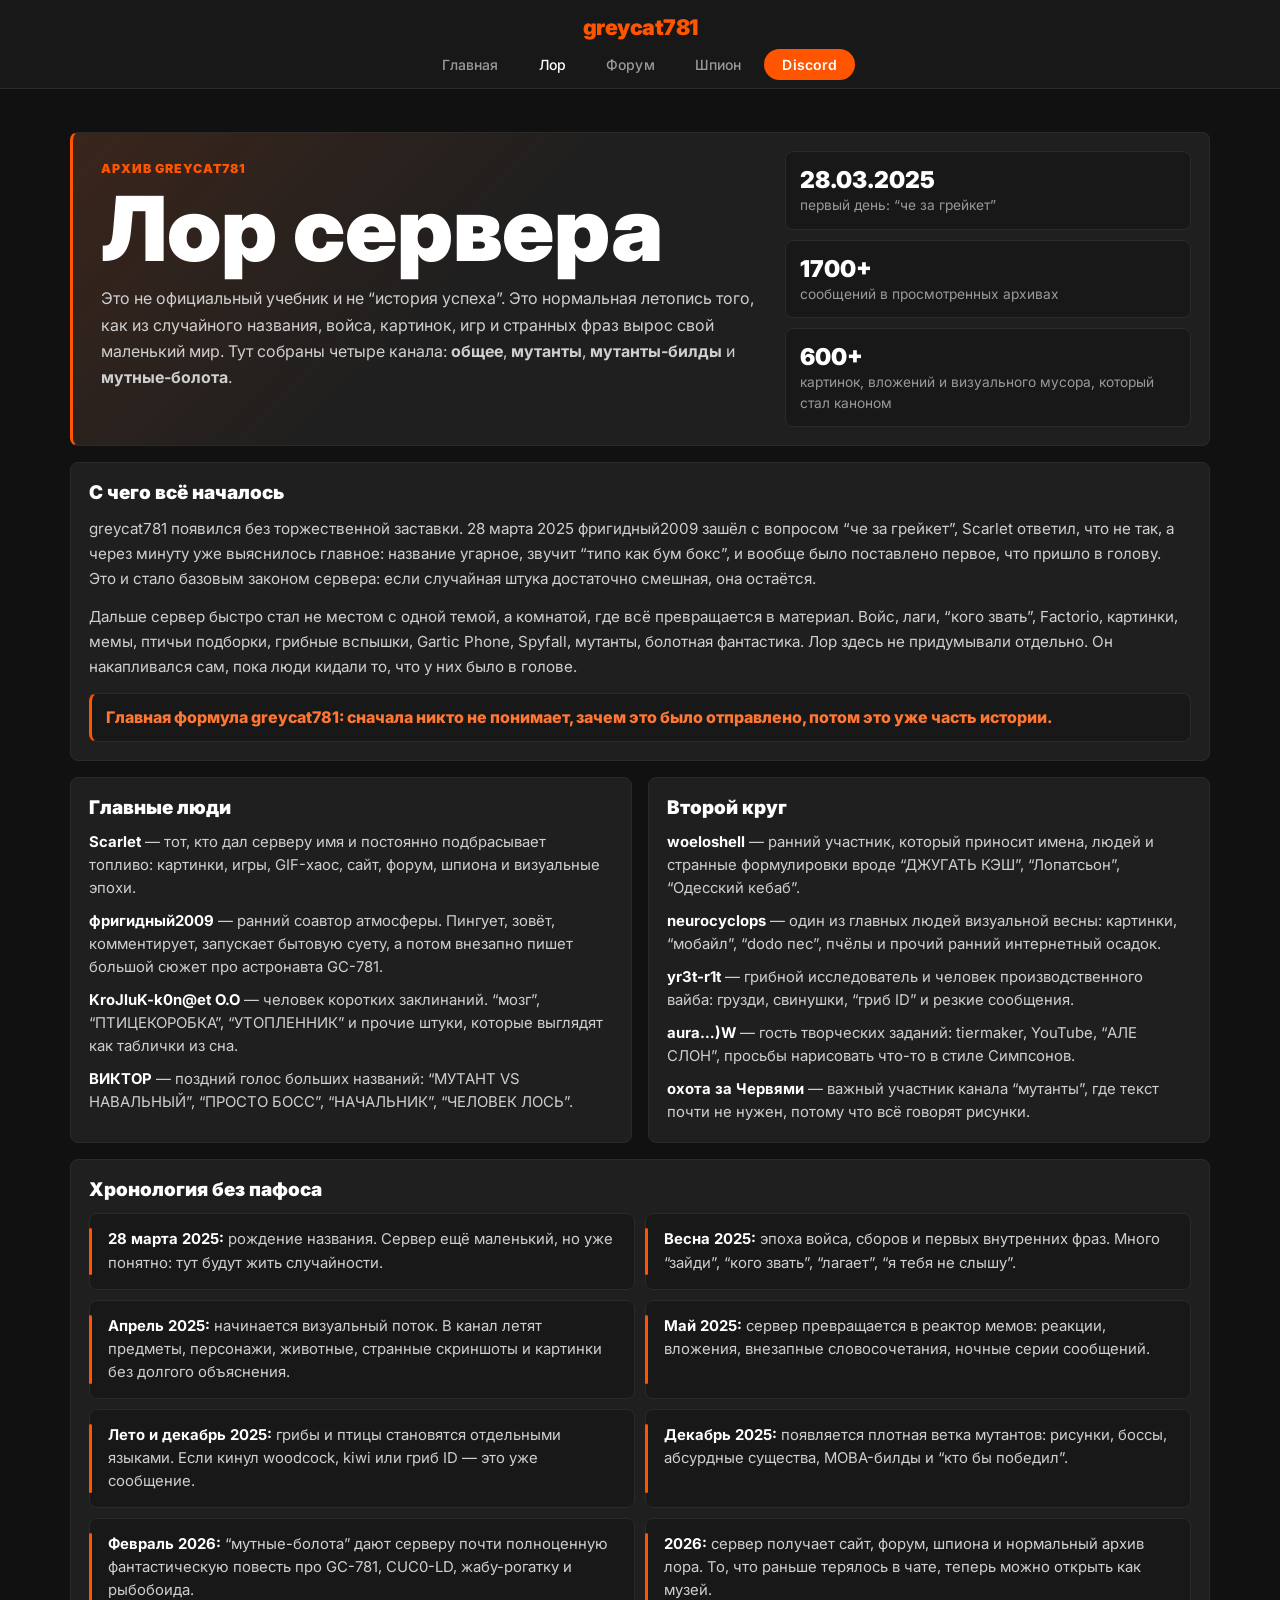
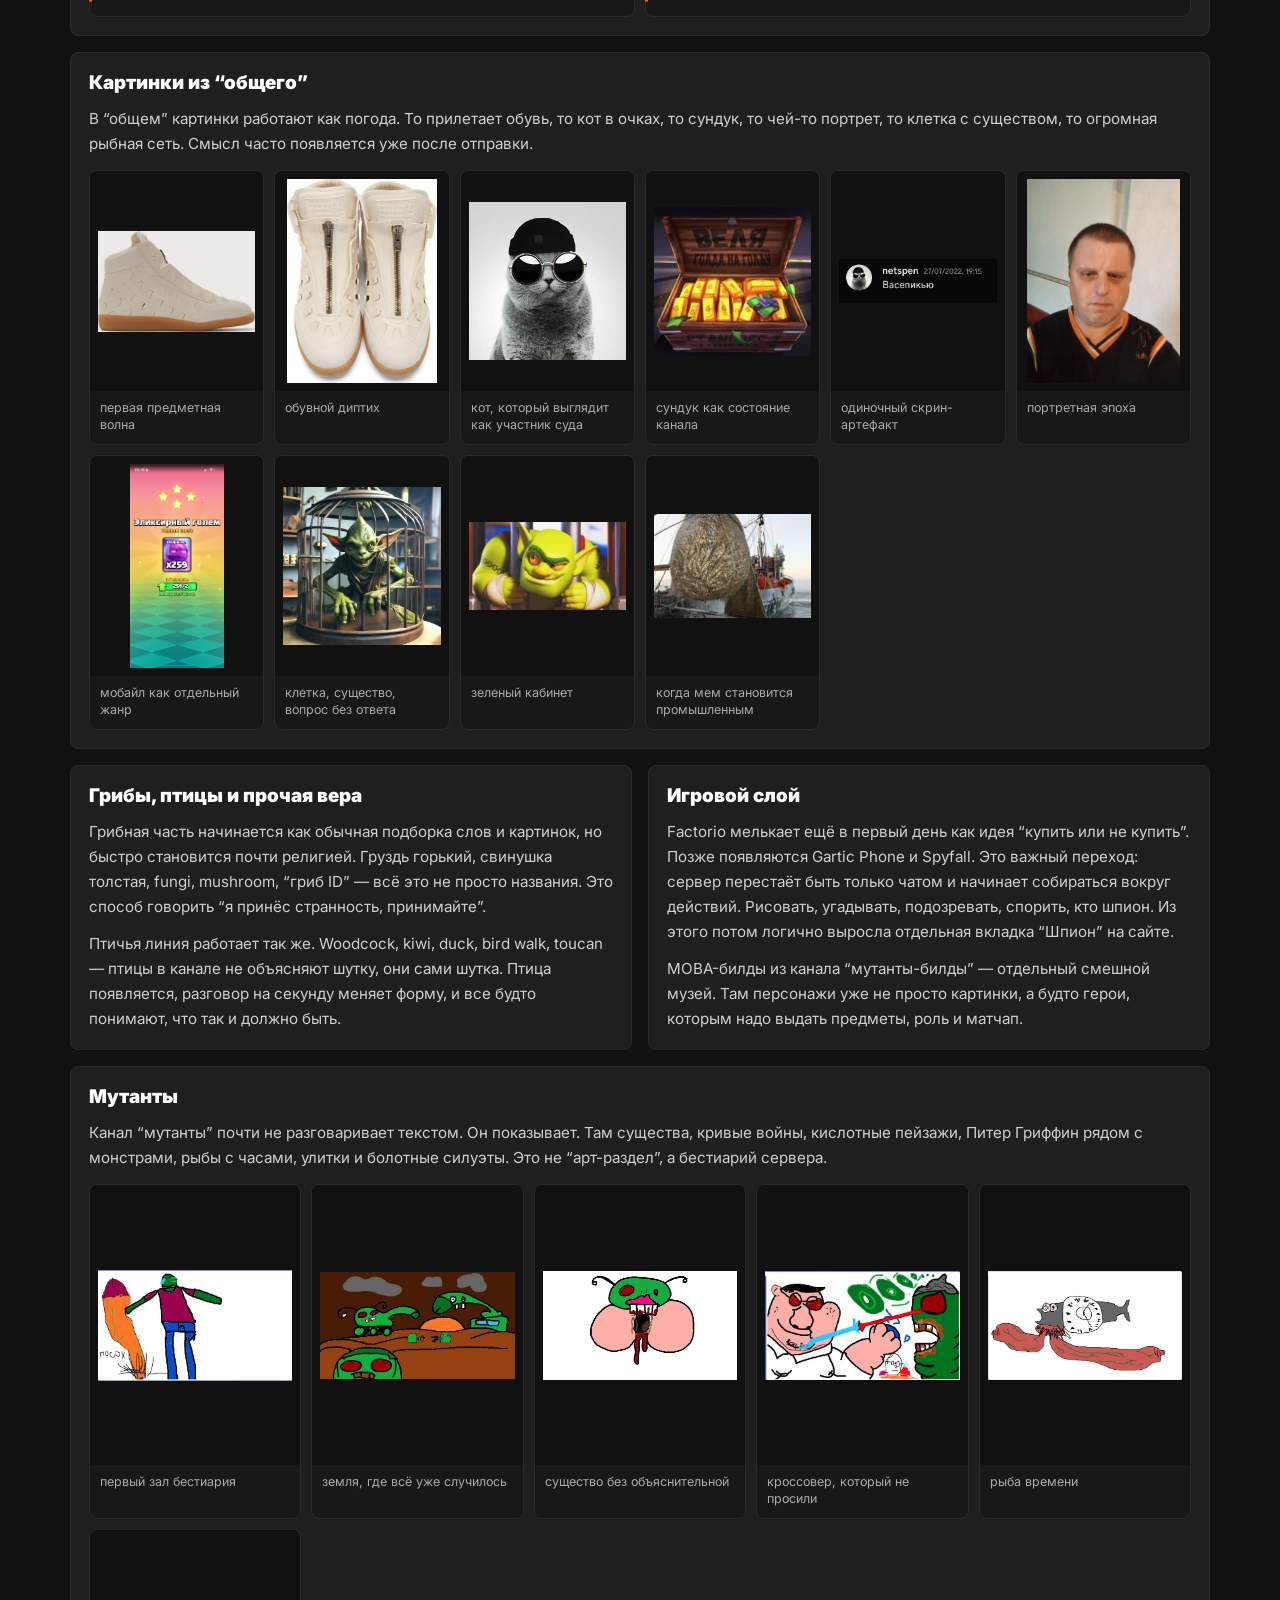
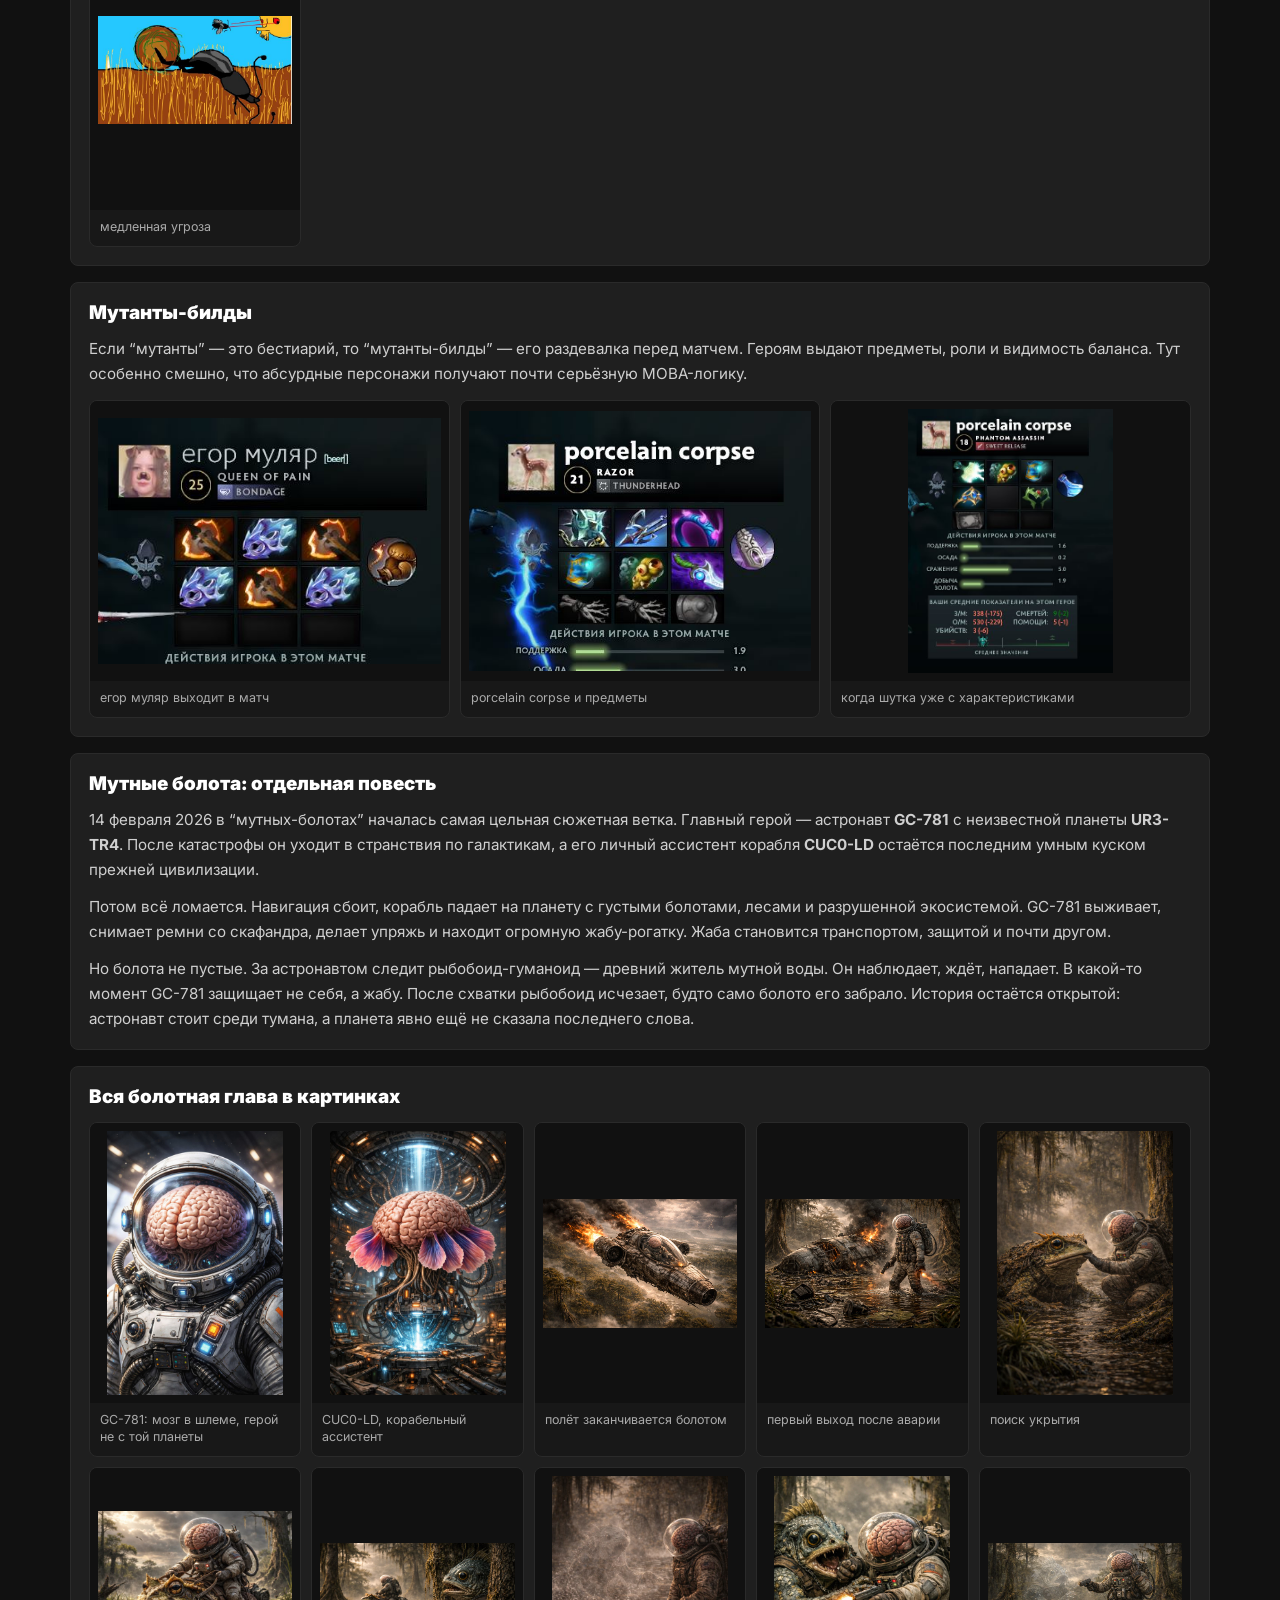
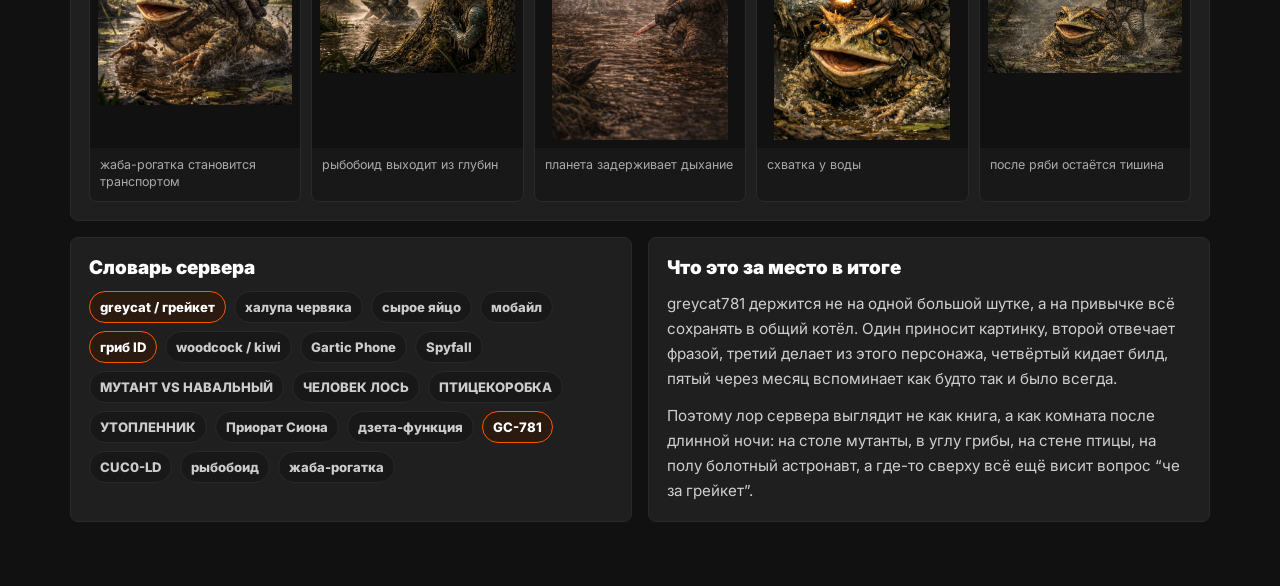
==== commit 8ecab8af: "Show lore gallery images fully" ====
--- a/lore.html
+++ b/lore.html
@@ -185,12 +185,13 @@
         .lore-shot img {
             display: block;
             width: 100%;
-            aspect-ratio: 1 / 1;
-            object-fit: cover;
+            height: 220px;
+            padding: 8px;
+            object-fit: contain;
             background: #111;
         }
         .image-grid.large .lore-shot img {
-            aspect-ratio: 4 / 3;
+            height: 280px;
         }
         .lore-shot figcaption {
             padding: 9px 10px 10px;
@@ -248,6 +249,10 @@
             }
             .lore-shot figcaption {
                 font-size: 0.72rem;
+            }
+            .lore-shot img,
+            .image-grid.large .lore-shot img {
+                height: 170px;
             }
         }
     </style>
